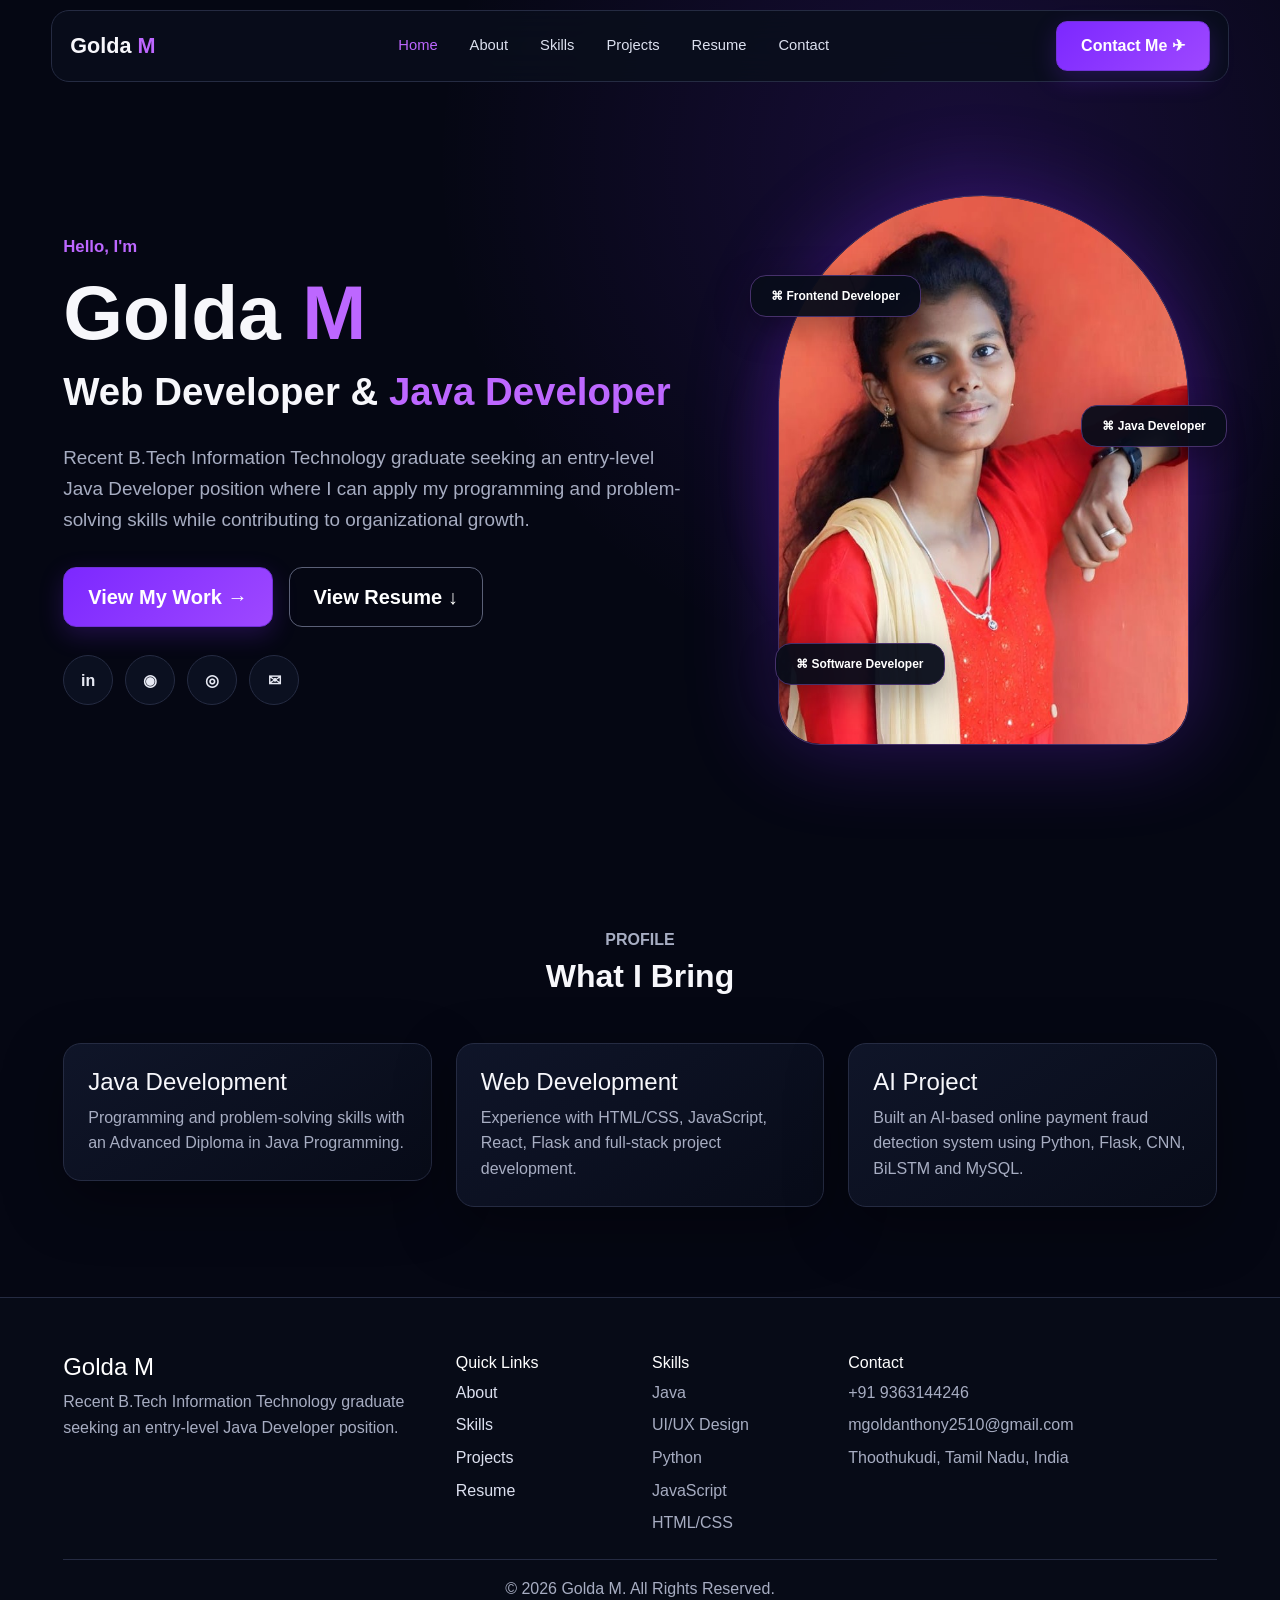
==== index.html @ efbca7c1 "Initial commit" ====
<!DOCTYPE html>
<html lang="en">
<head>
<meta charset="UTF-8">
<meta name="viewport" content="width=device-width, initial-scale=1.0">
<title>Home | Golda M</title>
<link href="https://cdn.jsdelivr.net/npm/bootstrap@5.3.3/dist/css/bootstrap.min.css" rel="stylesheet">
<link rel="stylesheet" href="css/style.css">
</head>
<body>
<nav class="navbar navbar-expand-lg sticky-top">
  <div class="container">
    <a class="navbar-brand" href="index.html">Golda <span>M</span></a>
    <button class="navbar-toggler" type="button" data-bs-toggle="collapse" data-bs-target="#mainNav" aria-label="Toggle navigation">
      <span class="navbar-toggler-icon"></span>
    </button>
    <div class="collapse navbar-collapse" id="mainNav">
      <ul class="navbar-nav mx-auto align-items-lg-center gap-lg-2">
        <li class="nav-item"><a class="nav-link active" href="index.html">Home</a></li>
        <li class="nav-item"><a class="nav-link" href="about.html">About</a></li>
        <li class="nav-item"><a class="nav-link" href="skills.html">Skills</a></li>
        <li class="nav-item"><a class="nav-link" href="projects.html">Projects</a></li>
        <li class="nav-item"><a class="nav-link" href="resume.html">Resume</a></li>
        <li class="nav-item"><a class="nav-link" href="contact.html">Contact</a></li>
      </ul>
      <a class="btn btn-purple px-4" href="contact.html">Contact Me ✈</a>
    </div>
  </div>
</nav>

<section class="hero">
  <div class="container">
    <div class="row align-items-center g-0 hero-row">
      <div class="col-lg-7 hero-content">
        <p class="kicker">Hello, I'm</p>
        <h1>Golda <span class="accent">M</span></h1>
        <h2>Web Developer &amp; <span class="accent">Java Developer</span></h2>
        <p class="hero-description">Recent B.Tech Information Technology graduate seeking an entry-level Java Developer position where I can apply my programming and problem-solving skills while contributing to organizational growth.</p>
        <div class="actions">
          <a class="btn btn-purple btn-lg" href="projects.html">View My Work →</a>
          <a class="btn btn-outline-purple btn-lg" href="resume.html">View Resume ↓</a>
        </div>
        <div class="social-icons">
          <a href="https://linkedin.com/in/golda-anthony-249b982a" target="_blank" aria-label="LinkedIn">in</a>
          <a href="https://github.com/GoldaAnthony" target="_blank" aria-label="GitHub">◉</a>
          <a href="#" aria-label="Instagram">◎</a>
          <a href="contact.html" aria-label="Email">✉</a>
        </div>
      </div>

      <div class="col-lg-5 hero-image-col">
        <div class="hero-art">
          <div class="orb"></div>
          <div class="profile">
            <img src="images/profile.jpg" class="profile-photo" alt="Golda M profile photo">
          </div>
          <div class="badge b1">⌘ Frontend Developer</div>
          <div class="badge b2">⌘ Java Developer</div>
          <div class="badge b3">⌘ Software Developer</div>
        </div>
      </div>
    </div>
  </div>
</section>

<section class="section">
<div class="container">
  <div class="text-center mb-5">
    <p class="text-uppercase fw-bold text-secondary mb-1">Profile</p>
    <h2 class="fw-bold">What I Bring</h2>
  </div>
  <div class="row g-4">
    <div class="col-md-4"><div class="card p-4"><h4>Java Development</h4><p class="text-secondary mb-0">Programming and problem-solving skills with an Advanced Diploma in Java Programming.</p></div></div>
    <div class="col-md-4"><div class="card p-4"><h4>Web Development</h4><p class="text-secondary mb-0">Experience with HTML/CSS, JavaScript, React, Flask and full-stack project development.</p></div></div>
    <div class="col-md-4"><div class="card p-4"><h4>AI Project</h4><p class="text-secondary mb-0">Built an AI-based online payment fraud detection system using Python, Flask, CNN, BiLSTM and MySQL.</p></div></div>
  </div>
</div>
</section>

<footer>
  <div class="container">
    <div class="row g-4">
      <div class="col-lg-4">
        <h4 class="text-white">Golda M</h4>
        <p>Recent B.Tech Information Technology graduate seeking an entry-level Java Developer position.</p>
      </div>
      <div class="col-sm-6 col-lg-2">
        <h6 class="text-white">Quick Links</h6>
        <p><a href="about.html">About</a></p><p><a href="skills.html">Skills</a></p><p><a href="projects.html">Projects</a></p><p><a href="resume.html">Resume</a></p>
      </div>
      <div class="col-sm-6 col-lg-2">
        <h6 class="text-white">Skills</h6>
        <p>Java</p><p>UI/UX Design</p><p>Python</p><p>JavaScript</p><p>HTML/CSS</p>
      </div>
      <div class="col-lg-4">
        <h6 class="text-white">Contact</h6>
        <p>+91 9363144246</p>
        <p>mgoldanthony2510@gmail.com</p>
        <p>Thoothukudi, Tamil Nadu, India</p>
      </div>
    </div>
    <hr class="border-secondary">
    <p class="text-center mb-0">© <span class="year"></span> Golda M. All Rights Reserved.</p>
  </div>
</footer>
<script src="https://cdn.jsdelivr.net/npm/bootstrap@5.3.3/dist/js/bootstrap.bundle.min.js"></script>
<script src="js/main.js"></script>
</body>
</html>
---- css/style.css ----
:root{
  --bg:#050713;
  --panel:#0b1020;
  --panel2:#10162a;
  --text:#f7f7fb;
  --muted:#a7adc2;
  --purple:#8b35ff;
  --purple2:#bd67ff;
  --line:#252b42;
  --shadow:0 20px 60px rgba(0,0,0,.35);
}

*{box-sizing:border-box}
html{scroll-behavior:smooth}
body{
  margin:0;
  font-family:Inter,Segoe UI,Arial,sans-serif;
  background:radial-gradient(circle at 75% 10%,rgba(126,45,255,.16),transparent 30%),var(--bg);
  color:var(--text);
  line-height:1.6;
  overflow-x:hidden;
}
a{text-decoration:none;color:inherit}
img{max-width:100%}

.container{width:92%;max-width:1390px;margin-left:auto;margin-right:auto}
.row{--bs-gutter-x:1.5rem;--bs-gutter-y:1.5rem}

/* Navigation */
.navbar{
  position:sticky;
  top:10px;
  z-index:1000;
  width:92%;
  max-width:1390px;
  margin:10px auto 0;
  padding:10px 18px;
  background:rgba(10,14,28,.88)!important;
  backdrop-filter:blur(18px);
  border:1px solid var(--line)!important;
  border-radius:18px;
}
.navbar .container{width:100%;max-width:none;padding:0}
.navbar-brand{font-size:1.35rem;font-weight:800;color:var(--text)!important;white-space:nowrap}
.navbar-brand span,.accent{color:var(--purple2)!important}
.navbar .navbar-collapse{align-items:center}
.navbar .navbar-nav{margin-left:auto;margin-right:auto}
.navbar .nav-link{color:#dce0ef!important;font-size:.92rem;padding:10px 12px!important;transition:.25s}
.navbar .nav-link:hover,.navbar .nav-link.active{color:var(--purple2)!important}
.navbar-toggler{border:1px solid var(--line)!important;background:#10162a!important;padding:7px 10px}
.navbar-toggler-icon{filter:invert(1) brightness(2)}

/* Buttons */
.btn-purple{
  display:inline-flex;align-items:center;justify-content:center;gap:8px;
  padding:12px 19px;border-radius:11px;border:1px solid #7131d8;
  background:linear-gradient(135deg,#7c28ff,#9e48ff)!important;
  color:#fff!important;font-weight:700;
  box-shadow:0 8px 25px rgba(126,42,255,.22);
  transition:.25s;
}
.btn-purple:hover{transform:translateY(-2px);color:#fff!important}
.btn-outline-purple{
  display:inline-flex;align-items:center;justify-content:center;
  border:1px solid #5b6077!important;background:transparent!important;
  color:#fff!important;font-weight:700;box-shadow:none;
}
.btn-outline-purple:hover{border-color:var(--purple)!important;color:var(--purple2)!important;transform:translateY(-2px)}

/* Home */
.hero{min-height:calc(100vh - 125px);padding:65px 0;display:flex;align-items:center}
.hero-row{min-height:620px;align-items:center}
.hero-content{padding-right:45px}
.hero-content .kicker,.kicker{color:var(--purple2)!important;font-size:1.05rem;font-weight:800;margin-bottom:14px}
.hero-content h1{font-size:clamp(4rem,6vw,6.1rem);line-height:.98;margin:0 0 20px;font-weight:800}
.hero-content h2{font-size:clamp(2rem,3vw,2.8rem);line-height:1.15;margin:0 0 28px;font-weight:800}
.hero-description{max-width:720px;color:var(--muted)!important;font-size:1.18rem;line-height:1.65;margin:0}
.actions{display:flex;gap:16px;margin:32px 0 28px;align-items:center}
.actions .btn{min-height:60px;padding:0 24px;border-radius:13px}
.social-icons{display:flex;gap:12px;align-items:center}
.social-icons a{width:50px;height:50px;border:1px solid var(--line);border-radius:50%;display:grid;place-items:center;background:#0b1020;color:#e7e9f3;font-weight:700;font-size:1rem;transition:.25s}
.social-icons a:hover{border-color:var(--purple);color:var(--purple2);transform:translateY(-2px)}
.hero-image-col{height:100%}
.hero-art{position:relative;min-height:620px;height:100%;display:grid;place-items:center}
.orb{position:absolute;width:520px;height:520px;border-radius:50%;background:radial-gradient(circle,rgba(143,45,255,.25),rgba(74,16,130,.12) 58%,transparent 72%);filter:blur(4px)}
.profile{position:relative;width:min(455px,88%);height:550px;border-radius:220px 220px 45px 45px;background:#10162a;border:1px solid #46316b;box-shadow:0 0 90px rgba(128,44,255,.32);display:flex;align-items:flex-end;justify-content:center;overflow:hidden;z-index:2}
.profile-photo{width:100%;height:100%;display:block;object-fit:cover;object-position:center top;border:0;border-radius:inherit;box-shadow:none}
.badge{position:absolute;z-index:10;padding:14px 20px;background:rgba(8,12,26,.95);border:1px solid #46316b;border-radius:16px;box-shadow:0 10px 35px rgba(0,0,0,.35);font-weight:700;color:#fff;white-space:nowrap}
.b1{top:115px;left:0}.b2{top:245px;right:-10px}.b3{bottom:95px;left:25px}

/* Shared pages */
.section{padding:70px 0}
.page-head{padding:65px 0 25px}
.page-head h1{color:var(--text);margin-bottom:8px}
.page-head p{margin-bottom:6px}
.text-secondary{color:var(--muted)!important}
.card{
  background:linear-gradient(145deg,rgba(16,22,42,.95),rgba(8,12,25,.95));
  border:1px solid var(--line);border-radius:18px;box-shadow:var(--shadow);color:var(--text);
}
.card h1,.card h2,.card h3,.card h4,.card h5,.card h6{color:var(--text)}
.card p{color:var(--muted)}

/* Skills */
.skills-grid .skill-card{height:100%;min-height:145px;display:flex;flex-direction:column;justify-content:space-between}
.skill-title-row{display:flex;justify-content:space-between;align-items:flex-start;gap:18px;margin-bottom:14px}
.skill-title-row strong{font-size:1.05rem}
.skill-title-row span{color:var(--muted);font-size:.9rem;text-align:right}
.skill-bar{height:9px;width:100%;border-radius:20px;background:#1a2034;overflow:hidden}
.skill-bar .progress-bar{height:100%;background:linear-gradient(90deg,#7427ff,#c26cff);border-radius:20px}
.soft-skills-card{width:100%;height:100%}
.soft-skills-card h3{margin-bottom:20px}
.soft-skills-list{display:flex;flex-wrap:nowrap;gap:12px;align-items:stretch}
.soft-skill{flex:1 1 0;min-width:0;min-height:55px;padding:12px 10px;display:flex;align-items:center;justify-content:center;text-align:center;white-space:nowrap;background:#11172a;border:1px solid var(--line);border-radius:10px;color:var(--text);font-weight:700;transition:.25s}
.soft-skill:hover{border-color:var(--purple);color:var(--purple2);transform:translateY(-2px)}

/* Projects */
.project-grid .project-col{display:flex}
.project-card{width:100%;height:100%;display:flex;flex-direction:column;padding:16px!important}
.project-icon{height:165px;flex:0 0 165px;border-radius:16px;background:linear-gradient(135deg,#251043,#101a37);border:1px solid #3a2b59;display:grid;place-items:center;font-size:3.5rem;color:#b766ff}
.project-body{display:flex;flex-direction:column;flex:1;padding:20px 4px 4px}
.project-body h3{font-size:1.45rem;line-height:1.25;margin-bottom:12px}
.project-body p{margin-bottom:18px;min-height:78px}
.project-tags{display:flex;flex-wrap:wrap;gap:8px;margin-top:auto}
.badge.text-bg-light{background:#171d32!important;color:#d9dcef!important;border:1px solid var(--line);padding:9px 12px;border-radius:10px;font-weight:700}

/* Resume */
.resume-top-grid>.resume-col{display:flex}
.resume-top-grid .card{width:100%;height:100%}
.resume-card{height:100%}
.timeline-item{border-left:3px solid var(--purple);padding:4px 0 4px 20px;margin-bottom:24px}
.timeline-item:last-child{margin-bottom:0}
.timeline-item h4{font-size:1.12rem;margin-bottom:7px}
.timeline-item p{margin-bottom:5px}
.resume-internship-grid>.col-md-6{display:flex}
.resume-internship-grid .timeline-item{width:100%;height:100%;margin:0}
.resume-project p{margin-bottom:0}

/* Contact */
.contact-grid>.contact-col{display:flex}
.contact-card{width:100%;height:100%}
.contact-card h2{margin-bottom:10px}
.contact-info{display:grid;gap:18px;margin-top:25px}
.contact-item{display:flex;gap:14px;align-items:center;min-width:0}
.contact-icon{width:48px;height:48px;flex:0 0 48px;border-radius:14px;background:rgba(139,53,255,.13);color:var(--purple2);display:grid;place-items:center;font-size:1.2rem}
.contact-item small{display:block;margin-bottom:2px}
.contact-item div:last-child{overflow-wrap:anywhere}
.contact-links{display:flex;gap:18px;margin-top:25px}
.contact-form{height:100%;display:flex;flex-direction:column}
.contact-form form{flex:1}
.form-label{color:#e8eaf3;font-weight:600;margin-bottom:6px}
.form-control,.form-select{background:#080d1b!important;color:#fff!important;border:1px solid var(--line)!important;border-radius:10px;padding:12px 14px}
.form-control::placeholder{color:#777f98}
.form-control:focus,.form-select:focus{border-color:var(--purple)!important;box-shadow:0 0 0 .2rem rgba(139,53,255,.15)!important}
textarea.form-control{min-height:160px;resize:vertical}

/* About */
.about-photo{width:100%;max-width:430px;height:520px;object-fit:cover;object-position:center top;border-radius:25px;border:1px solid #46316b;box-shadow:var(--shadow);display:block;margin:0 auto}

/* Footer */
footer{border-top:1px solid var(--line);background:#070b17;color:var(--muted);padding:55px 0 20px;margin-top:20px}
footer a{color:#dce0ef;text-decoration:none}footer a:hover{color:var(--purple2)}footer h4,footer h6{color:#fff!important}
footer p{margin-bottom:7px}
hr.border-secondary{border-color:var(--line)!important;opacity:1}
.text-white{color:#fff!important}

/* Responsive */
@media(max-width:991.98px){
  .navbar .navbar-nav{margin-left:0;margin-right:0}
  .hero{min-height:auto;padding:55px 0}
  .hero-row{min-height:auto}
  .hero-content{padding-right:0;text-align:center}
  .hero-description{margin-left:auto;margin-right:auto}
  .actions,.social-icons{justify-content:center}
  .hero-image-col{margin-top:35px}
  .hero-art{min-height:560px}
  .skills-grid .skill-card{min-height:135px}
  .soft-skills-list{flex-wrap:wrap}
  .soft-skill{flex:1 1 calc(33.333% - 8px)}
  .about-photo{height:480px}
}
@media(max-width:767.98px){
  .navbar{top:8px;margin-top:8px}
  .section{padding:50px 0}
  .page-head{padding:50px 0 20px}
  .skill-title-row{flex-direction:column;gap:5px}
  .skill-title-row span{text-align:left}
  .project-body p{min-height:auto}
  .resume-internship-grid>.col-md-6{display:block}
  .resume-internship-grid .timeline-item{height:auto}
  .contact-grid>.contact-col{display:block}
}
@media(max-width:575.98px){
  .container{width:94%}
  .navbar{width:94%}
  .hero{padding:40px 0}
  .hero-content h1{font-size:3.4rem}
  .hero-content h2{font-size:1.7rem}
  .hero-description{font-size:1rem}
  .actions{flex-direction:column;align-items:stretch}
  .actions .btn{width:100%}
  .hero-art{min-height:450px}
  .profile{width:82%;height:400px;border-radius:180px 180px 30px 30px}
  .orb{width:350px;height:350px}
  .badge{padding:10px 13px;font-size:.8rem}
  .b1{top:45px;left:-5px}.b2{top:155px;right:-5px}.b3{bottom:35px;left:-5px}
  .soft-skill{flex:1 1 calc(50% - 6px)}
  .project-icon{height:145px;flex-basis:145px}
  .about-photo{height:400px}
}
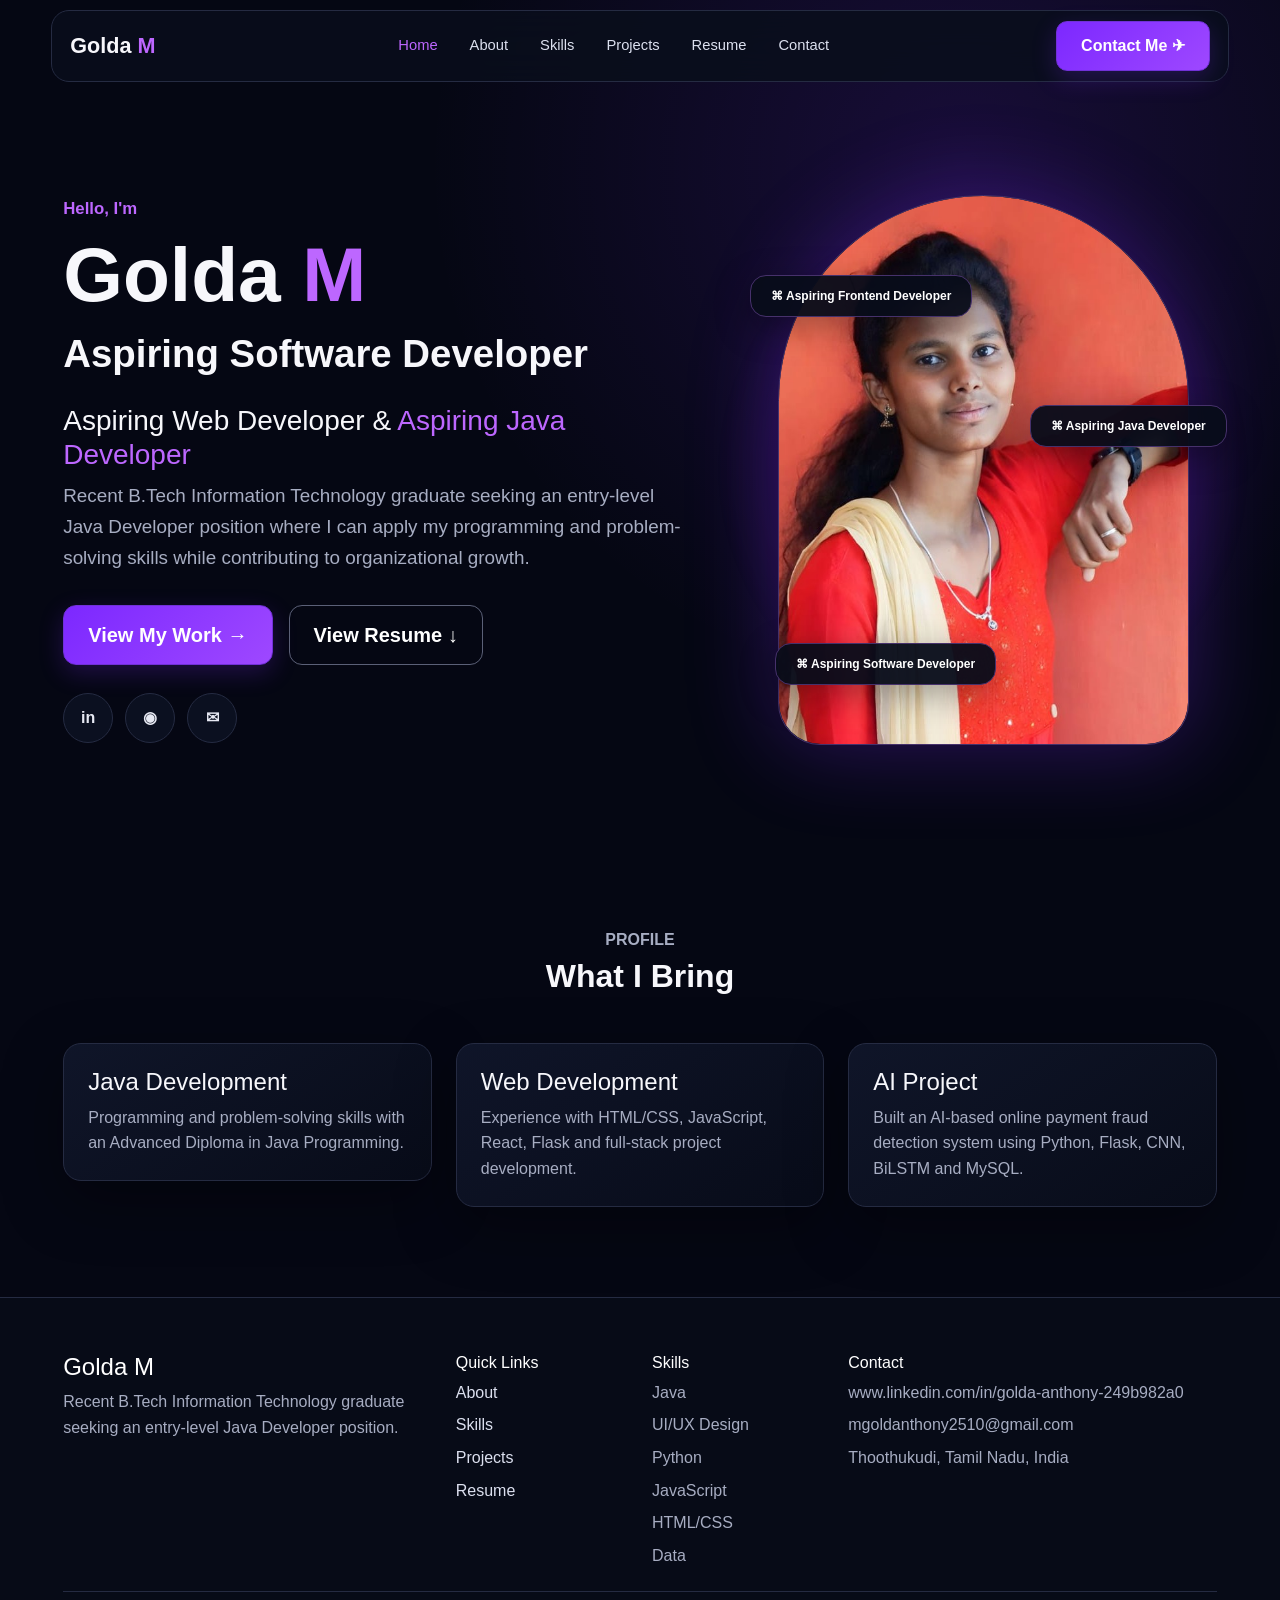
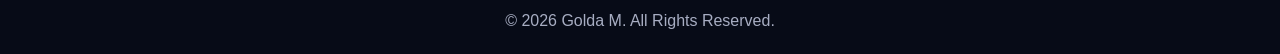
==== commit cf424399: "Update hero section and contact information" ====
--- a/index.html
+++ b/index.html
@@ -34,7 +34,8 @@
       <div class="col-lg-7 hero-content">
         <p class="kicker">Hello, I'm</p>
         <h1>Golda <span class="accent">M</span></h1>
-        <h2>Web Developer &amp; <span class="accent">Java Developer</span></h2>
+        <h2>Aspiring Software Developer</h2>
+        <h3>Aspiring Web Developer &amp; <span class="accent">Aspiring Java Developer</span></h3>
         <p class="hero-description">Recent B.Tech Information Technology graduate seeking an entry-level Java Developer position where I can apply my programming and problem-solving skills while contributing to organizational growth.</p>
         <div class="actions">
           <a class="btn btn-purple btn-lg" href="projects.html">View My Work →</a>
@@ -43,8 +44,7 @@
         <div class="social-icons">
           <a href="https://linkedin.com/in/golda-anthony-249b982a" target="_blank" aria-label="LinkedIn">in</a>
           <a href="https://github.com/GoldaAnthony" target="_blank" aria-label="GitHub">◉</a>
-          <a href="#" aria-label="Instagram">◎</a>
-          <a href="contact.html" aria-label="Email">✉</a>
+          <a href="mgoldanthony2510@gmail.com" aria-label="Email">✉</a>
         </div>
       </div>
 
@@ -54,9 +54,9 @@
           <div class="profile">
             <img src="images/profile.jpg" class="profile-photo" alt="Golda M profile photo">
           </div>
-          <div class="badge b1">⌘ Frontend Developer</div>
-          <div class="badge b2">⌘ Java Developer</div>
-          <div class="badge b3">⌘ Software Developer</div>
+          <div class="badge b1">⌘ Aspiring Frontend Developer</div>
+          <div class="badge b2">⌘ Aspiring Java Developer</div>
+          <div class="badge b3">⌘ Aspiring Software Developer</div>
         </div>
       </div>
     </div>
@@ -90,11 +90,11 @@
       </div>
       <div class="col-sm-6 col-lg-2">
         <h6 class="text-white">Skills</h6>
-        <p>Java</p><p>UI/UX Design</p><p>Python</p><p>JavaScript</p><p>HTML/CSS</p>
+        <p>Java</p><p>UI/UX Design</p><p>Python</p><p>JavaScript</p><p>HTML/CSS</p><p>Data</p>
       </div>
       <div class="col-lg-4">
         <h6 class="text-white">Contact</h6>
-        <p>+91 9363144246</p>
+        <p>www.linkedin.com/in/golda-anthony-249b982a0</p>
         <p>mgoldanthony2510@gmail.com</p>
         <p>Thoothukudi, Tamil Nadu, India</p>
       </div>
@@ -106,4 +106,4 @@
 <script src="https://cdn.jsdelivr.net/npm/bootstrap@5.3.3/dist/js/bootstrap.bundle.min.js"></script>
 <script src="js/main.js"></script>
 </body>
-</html>+</html>
